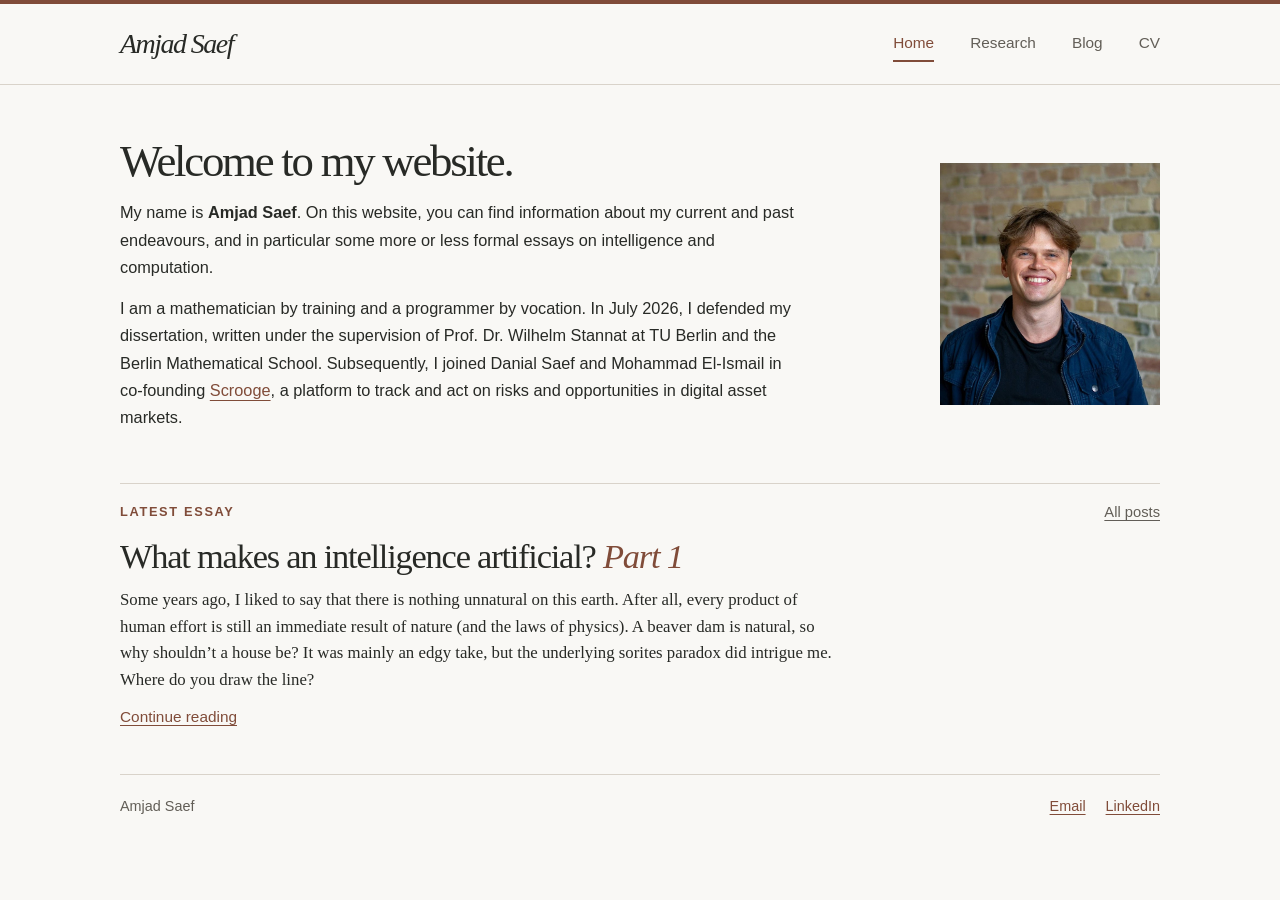
==== docs/index.html @ 2b6a26a5 "Build personal Quarto site with research, CV and a compact essay preview" ====
<!doctype html>
<html lang="en">
<head>
<meta charset="utf-8">
<meta name="viewport" content="width=device-width, initial-scale=1">
<title>Home · Amjad Saef</title>
<link rel="stylesheet" href="styles/site.css">


</head>
<body>
<a class="skip" href="#content">Skip to content</a>
<header class="top"><div class="shell bar">
<a class="brand" href="index.html">Amjad Saef</a>
<nav aria-label="Main navigation">
<a href="index.html" aria-current="page">Home</a>
<a href="research.html">Research</a>
<a href="blog.html">Blog</a>
<a href="cv.html">CV</a>
</nav></div></header>
<main id="content" tabindex="-1" class="shell">
<div class="intro"><div class="welcome"><h1>Welcome to my website.</h1><p>My name is <strong>Amjad Saef</strong>. On this website, you can find information about my current and past endeavours, and in particular some more or less formal essays on intelligence and computation.</p></div>
<img class="portrait" src="assets/amjad-saef.jpg" alt="Amjad Saef smiling in front of a brick wall" width="220" height="242">
<p class="bio">I am a mathematician by training and a programmer by vocation. In July 2026, I defended my dissertation, written under the supervision of Prof. Dr. Wilhelm Stannat at TU Berlin and the Berlin Mathematical School. Subsequently, I joined Danial Saef and Mohammad El-Ismail in co-founding <a href="https://scrg.io/">Scrooge</a>, a platform to track and act on risks and opportunities in digital asset markets.</p></div>
<div class="latest">
<div class="section-head">
<h2>
Latest essay
</h2>
<a class="secondary" href="blog.html">All posts</a>
</div>
<section class="essay-title post-preview">
<h2 class="essay-title"><a href="posts/what-makes-an-intelligence-artificial-part-1.html">What makes an intelligence artificial? <em>Part 1</em></a></h2>
<p>Some years ago, I liked to say that there is nothing unnatural on this earth. After all, every product of human effort is still an immediate result of nature (and the laws of physics). A beaver dam is natural, so why shouldn’t a house be? It was mainly an edgy take, but the underlying sorites paradox did intrigue me. Where do you draw the line?</p>
<p><a href="posts/what-makes-an-intelligence-artificial-part-1.html#paragraph-two" class="read">Continue reading</a></p>
</section>
</div>
</main>
<footer class="shell"><span>Amjad Saef</span><div><a href="mailto:amjad.saef96@gmail.com">Email</a><a href="https://www.linkedin.com/in/amjad-saef-579042386/">LinkedIn</a></div></footer>
</body></html>
---- docs/styles/site.css ----
:root {
  --paper:#f9f8f5;
  --ink:#282a26;
  --accent:#804c39;
  --rule:#d9d3ca;
  --muted:#625e57;
  --serif:Georgia,'Times New Roman',serif;
  --sans:'DM Sans',Arial,sans-serif
}

* {
  box-sizing:border-box
}

body {
  margin:0;
  background:var(--paper);
  color:var(--ink);
  font:1rem/1.55 var(--sans)
}

.shell {
  width:min(100% - 3rem,65rem);
  margin-inline:auto
}

a {
  color:var(--accent);
  text-decoration-thickness:1px;
  text-underline-offset:.22em
}

a:focus-visible {
  outline:2px solid var(--accent);
  outline-offset:5px
}

a:hover {
  text-decoration:underline
}

.top {
  border-block:4px solid var(--accent);
  border-bottom:1px solid var(--rule)
}

.bar,footer,.section-head {
  display:flex;
  align-items:center;
  justify-content:space-between;
  gap:1.5rem
}

.bar {
  min-height:5rem
}

.brand {
  font:italic 1.75rem/1.1 var(--serif);
  letter-spacing:-.055em;
  text-decoration:none;
  color:var(--ink)
}

nav {
  display:flex;
  gap:clamp(1rem,3.2vw,2.25rem)
}

nav a {
  color:var(--muted);
  font-size:.96rem;
  text-decoration:none;
  padding:.35rem 0;
  border-bottom:2px solid transparent
}

nav a[aria-current="page"] {
  border-color:var(--accent);
  color:var(--accent)
}

main {
  outline:none
}

.intro {
  padding:clamp(2rem,4vw,3.6rem) 0;
  display:grid;
  grid-template-columns:minmax(0,43rem) minmax(10rem,13.75rem);
  justify-content:space-between;
  gap:0 2.5rem;
  align-items:start
}

.welcome {
  grid-column:1;
  grid-row:1
}

h1,h2,h3 {
  font-family:var(--serif);
  font-weight:normal;
  text-wrap:balance
}

.welcome h1 {
  font-size:clamp(2.05rem,3.5vw,3.1rem);
  line-height:1.12;
  letter-spacing:-.05em;
  margin:0 0 .8rem
}

.intro p {
  margin:0;
  font-size:1.02rem;
  line-height:1.68
}

.bio {
  grid-row:2;
  grid-column:1;
  padding-top:.85rem
}

.portrait {
  grid-row:1/3;
  grid-column:2;
  width:100%;
  height:auto;
  aspect-ratio:1/1.1;
  object-fit:cover;
  object-position:50% 100%;
  display:block;
  align-self:center
}

.latest {
  border-top:1px solid var(--rule);
  padding:1.1rem 0 2.1rem
}

.section-head {
  margin-bottom:.85rem
}

.section-head h2,.label {
  margin:0;
  font:600 .8rem/1.4 var(--sans);
  color:var(--accent);
  letter-spacing:.13em;
  text-transform:uppercase
}

.secondary {
  font:normal .92rem/1.4 var(--sans);
  color:var(--muted)
}

h2.essay-title {
  font-size:clamp(1.55rem,2.8vw,2.15rem);
  line-height:1.17;
  letter-spacing:-.035em;
  margin:0 0 .7rem;
  max-width:52rem;
  text-wrap:initial
}

h2.essay-title a {
  color:inherit;
  text-decoration:none
}

h2.essay-title a:hover {
  color:var(--accent)
}

h2.essay-title em {
  color:var(--accent);
  white-space:nowrap
}

.prose p {
  max-width:45rem;
  font:normal clamp(1.05rem,1.3vw,1.12rem)/1.58 var(--serif);
  margin:.8rem 0
}

.read {
  font-weight:600
}

footer {
  border-top:1px solid var(--rule);
  padding:1.25rem 0 2rem;
  font-size:.9rem;
  color:var(--muted)
}

footer a {
  margin-left:1.25rem
}

.inner {
  padding:3rem 0
}

.inner>h1 {
  font-size:clamp(2.5rem,5vw,4rem);
  letter-spacing:-.045em;
  line-height:1.1;
  margin:0 0 2rem
}

.inner .section-head {
  border-top:1px solid var(--accent);
  padding-top:1.25rem
}

.inner h2:not(.essay-title) {
  font-size:1.6rem;
  margin:2rem 0 .6rem
}

.entry {
  border-top:1px solid var(--rule);
  padding:1rem 0;
  max-width:48rem
}

.entry h3 {
  font-size:1.28rem;
  line-height:1.35;
  margin:.15rem 0
}

.entry p {
  margin:.2rem 0
}

.prose p {
  font-size:1.25rem
}

#paragraph-two {
  scroll-margin-top:2rem;
}

.skip {
  position:absolute;
  left:-200vw
}

.skip:focus {
  left:1rem;
  top:.3rem;
  background:white;
  z-index:2
}

@media(max-width:680px) {
  .shell {
    width:calc(100% - 2.5rem)
  }
  .bar {
    min-height:4.5rem;
    gap:.75rem
  }
  .brand {
    font-size:1.4rem
  }
  nav {
    gap:.8rem
  }
  nav a {
    font-size:.89rem
  }
  .intro {
    display:block
  }
  .portrait {
    width:8rem;
    aspect-ratio:1/1;
    margin:1.2rem 0 0
  }
  .bio {
    padding-top:.95rem
  }
  .latest {
    padding-top:1rem
  }
  .section-head {
    margin-bottom:1.1rem
  }
  h2.essay-title {
    font-size:clamp(1.5rem,5.8vw,1.85rem)
  }
  .inner {
    padding:2rem 0
  }
}

@media(max-width:370px) {
  .shell {
    width:calc(100% - 2rem)
  }
  nav {
    gap:.6rem
  }
  .bar {
    flex-wrap:wrap;
    padding:.7rem 0
  }
}

.post-preview {
  max-width:46rem
}

.post-preview+.post-preview {
  margin-top:2rem;
  padding-top:1.5rem;
  border-top:1px solid var(--rule)
}

.post-preview p {
  max-width:45rem;
  font:normal clamp(1.05rem,1.3vw,1.12rem)/1.58 var(--serif);
  margin:.65rem 0
}

.post-preview .read {
  font:500 .96rem var(--sans)
}

.post-preview .date {
  color:var(--muted);
  font:normal .9rem var(--sans)
}

.prose {
  padding-top:.2rem
}

.story {
  max-width:48rem
}

.story h1 {
  font-size:clamp(2rem,3.8vw,3.05rem);
  line-height:1.12;
  letter-spacing:-.04em
}

.story:has(#paragraph-two:target) {
  padding-bottom:65vh
}
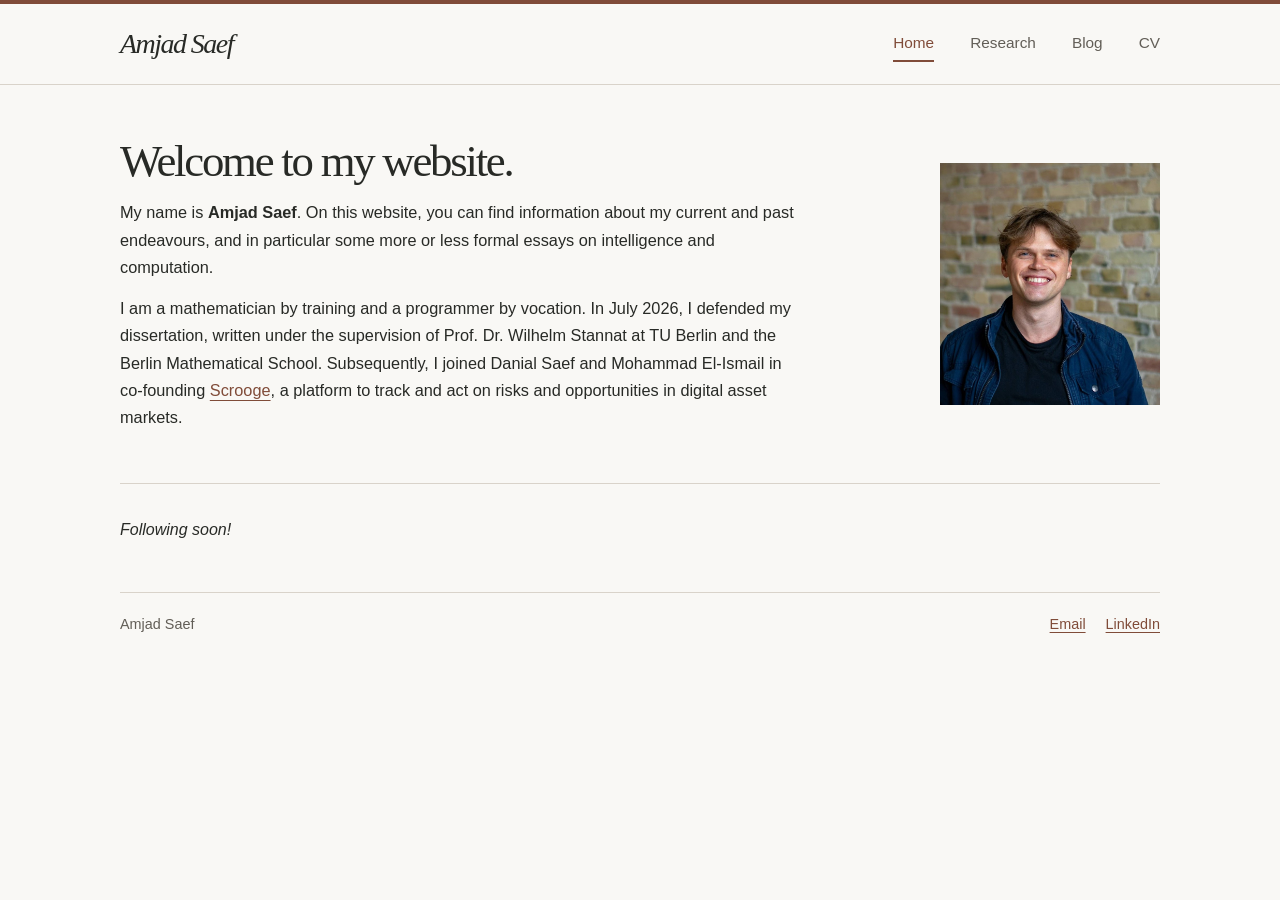
==== commit 2be2b7a6: "Keep unpublished essays in drafts and show an italic placeholder" ====
--- a/docs/index.html
+++ b/docs/index.html
@@ -23,17 +23,7 @@
 <img class="portrait" src="assets/amjad-saef.jpg" alt="Amjad Saef smiling in front of a brick wall" width="220" height="242">
 <p class="bio">I am a mathematician by training and a programmer by vocation. In July 2026, I defended my dissertation, written under the supervision of Prof. Dr. Wilhelm Stannat at TU Berlin and the Berlin Mathematical School. Subsequently, I joined Danial Saef and Mohammad El-Ismail in co-founding <a href="https://scrg.io/">Scrooge</a>, a platform to track and act on risks and opportunities in digital asset markets.</p></div>
 <div class="latest">
-<div class="section-head">
-<h2>
-Latest essay
-</h2>
-<a class="secondary" href="blog.html">All posts</a>
-</div>
-<section class="essay-title post-preview">
-<h2 class="essay-title"><a href="posts/what-makes-an-intelligence-artificial-part-1.html">What makes an intelligence artificial? <em>Part 1</em></a></h2>
-<p>Some years ago, I liked to say that there is nothing unnatural on this earth. After all, every product of human effort is still an immediate result of nature (and the laws of physics). A beaver dam is natural, so why shouldn’t a house be? It was mainly an edgy take, but the underlying sorites paradox did intrigue me. Where do you draw the line?</p>
-<p><a href="posts/what-makes-an-intelligence-artificial-part-1.html#paragraph-two" class="read">Continue reading</a></p>
-</section>
+<p><em>Following soon!</em></p>
 </div>
 </main>
 <footer class="shell"><span>Amjad Saef</span><div><a href="mailto:amjad.saef96@gmail.com">Email</a><a href="https://www.linkedin.com/in/amjad-saef-579042386/">LinkedIn</a></div></footer>
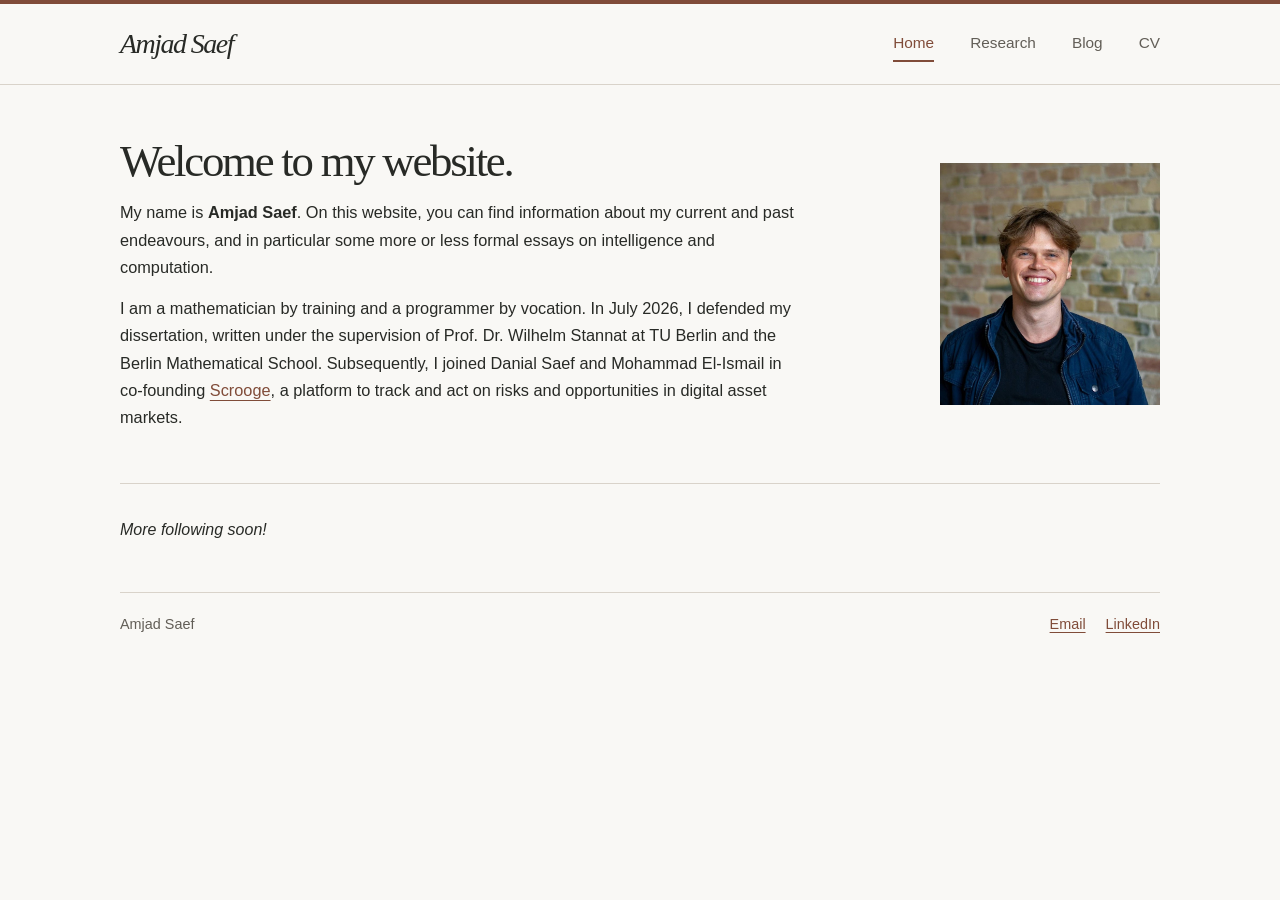
==== commit 6ae5ef48: "Update email address in footer of index.html" ====
--- a/docs/index.html
+++ b/docs/index.html
@@ -23,8 +23,8 @@
 <img class="portrait" src="assets/amjad-saef.jpg" alt="Amjad Saef smiling in front of a brick wall" width="220" height="242">
 <p class="bio">I am a mathematician by training and a programmer by vocation. In July 2026, I defended my dissertation, written under the supervision of Prof. Dr. Wilhelm Stannat at TU Berlin and the Berlin Mathematical School. Subsequently, I joined Danial Saef and Mohammad El-Ismail in co-founding <a href="https://scrg.io/">Scrooge</a>, a platform to track and act on risks and opportunities in digital asset markets.</p></div>
 <div class="latest">
-<p><em>Following soon!</em></p>
+<p><em>More following soon!</em></p>
 </div>
 </main>
-<footer class="shell"><span>Amjad Saef</span><div><a href="mailto:amjad.saef96@gmail.com">Email</a><a href="https://www.linkedin.com/in/amjad-saef-579042386/">LinkedIn</a></div></footer>
+<footer class="shell"><span>Amjad Saef</span><div><a href="mailto:amjad@scrg.io">Email</a><a href="https://www.linkedin.com/in/amjad-saef-579042386/">LinkedIn</a></div></footer>
 </body></html>
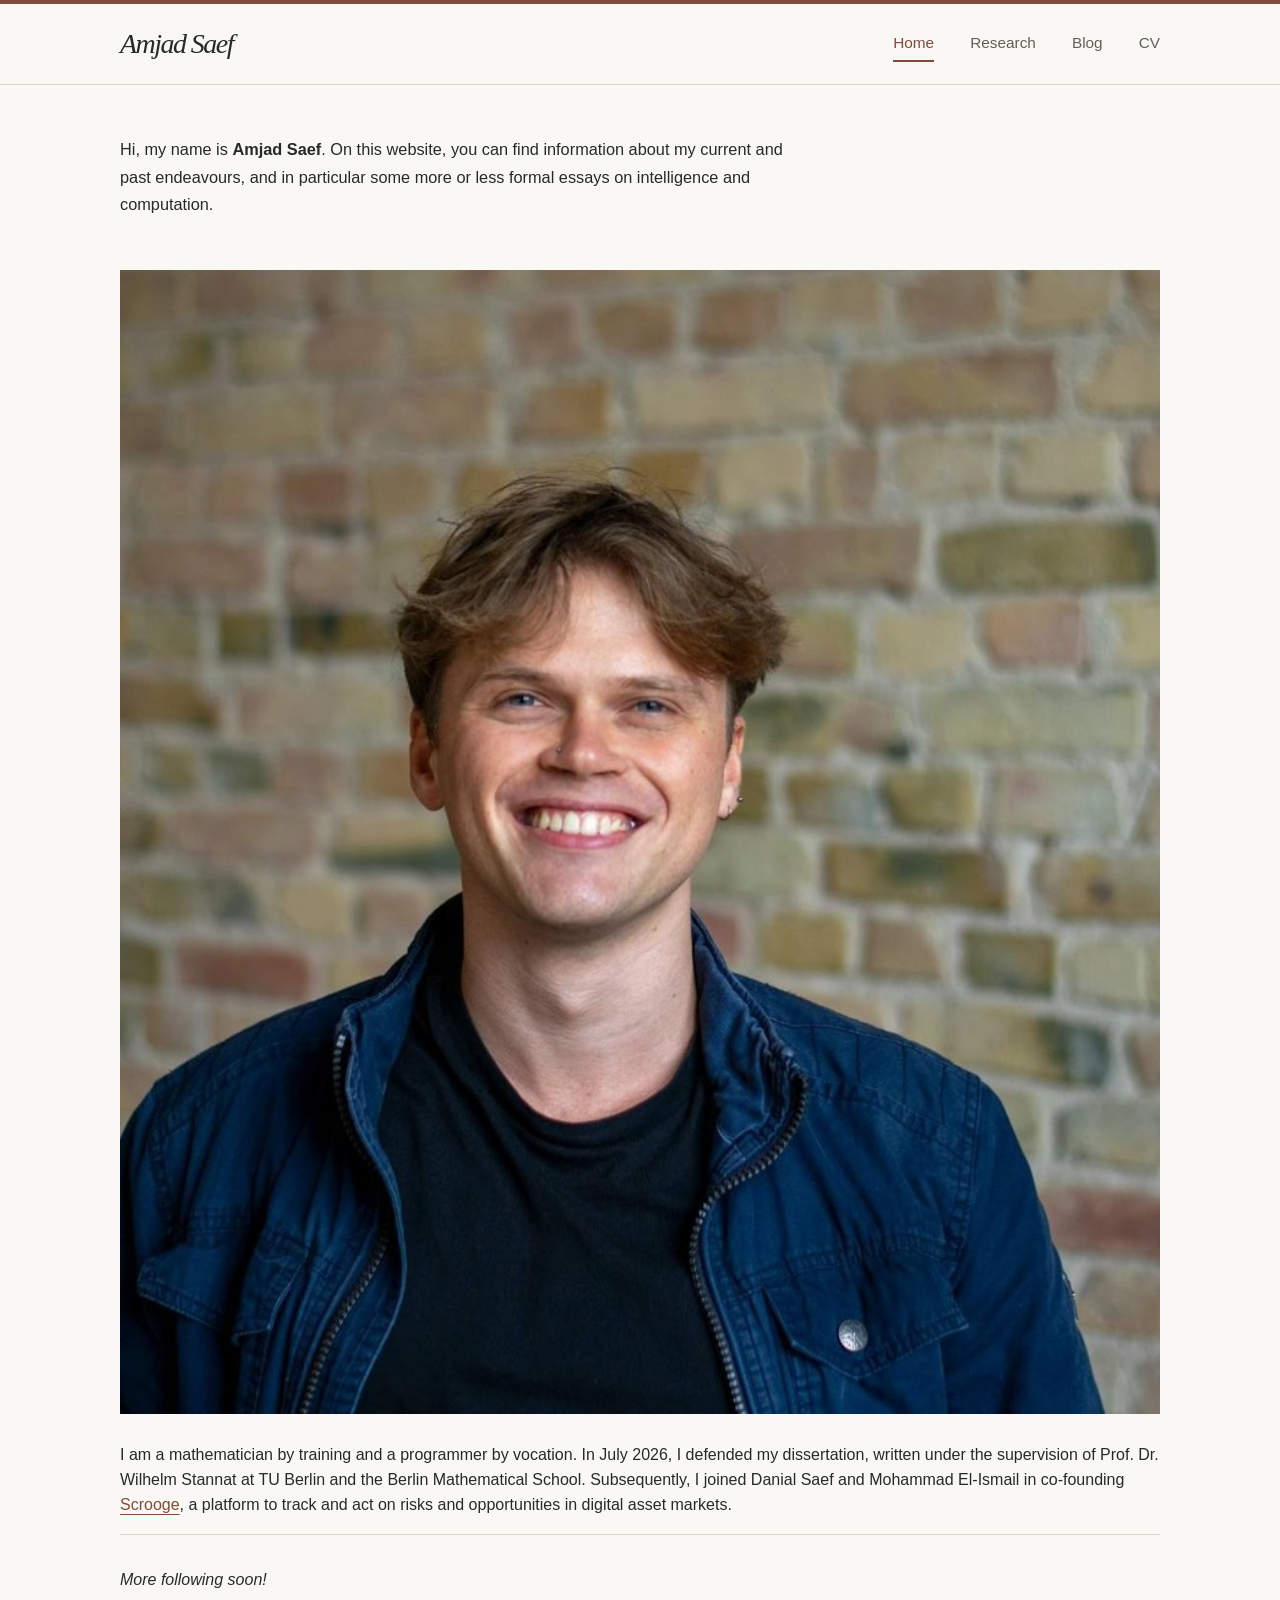
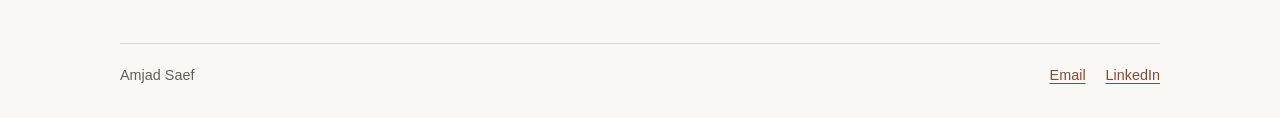
==== commit f83b919d: "Update introduction section in index.html" ====
--- a/docs/index.html
+++ b/docs/index.html
@@ -3,7 +3,7 @@
 <head>
 <meta charset="utf-8">
 <meta name="viewport" content="width=device-width, initial-scale=1">
-<title>Home · Amjad Saef</title>
+<title>Home</title>
 <link rel="stylesheet" href="styles/site.css">
 
 
@@ -19,7 +19,7 @@
 <a href="cv.html">CV</a>
 </nav></div></header>
 <main id="content" tabindex="-1" class="shell">
-<div class="intro"><div class="welcome"><h1>Welcome to my website.</h1><p>My name is <strong>Amjad Saef</strong>. On this website, you can find information about my current and past endeavours, and in particular some more or less formal essays on intelligence and computation.</p></div>
+<div class="intro"><p>Hi, my name is <strong>Amjad Saef</strong>. On this website, you can find information about my current and past endeavours, and in particular some more or less formal essays on intelligence and computation.</p></div>
 <img class="portrait" src="assets/amjad-saef.jpg" alt="Amjad Saef smiling in front of a brick wall" width="220" height="242">
 <p class="bio">I am a mathematician by training and a programmer by vocation. In July 2026, I defended my dissertation, written under the supervision of Prof. Dr. Wilhelm Stannat at TU Berlin and the Berlin Mathematical School. Subsequently, I joined Danial Saef and Mohammad El-Ismail in co-founding <a href="https://scrg.io/">Scrooge</a>, a platform to track and act on risks and opportunities in digital asset markets.</p></div>
 <div class="latest">
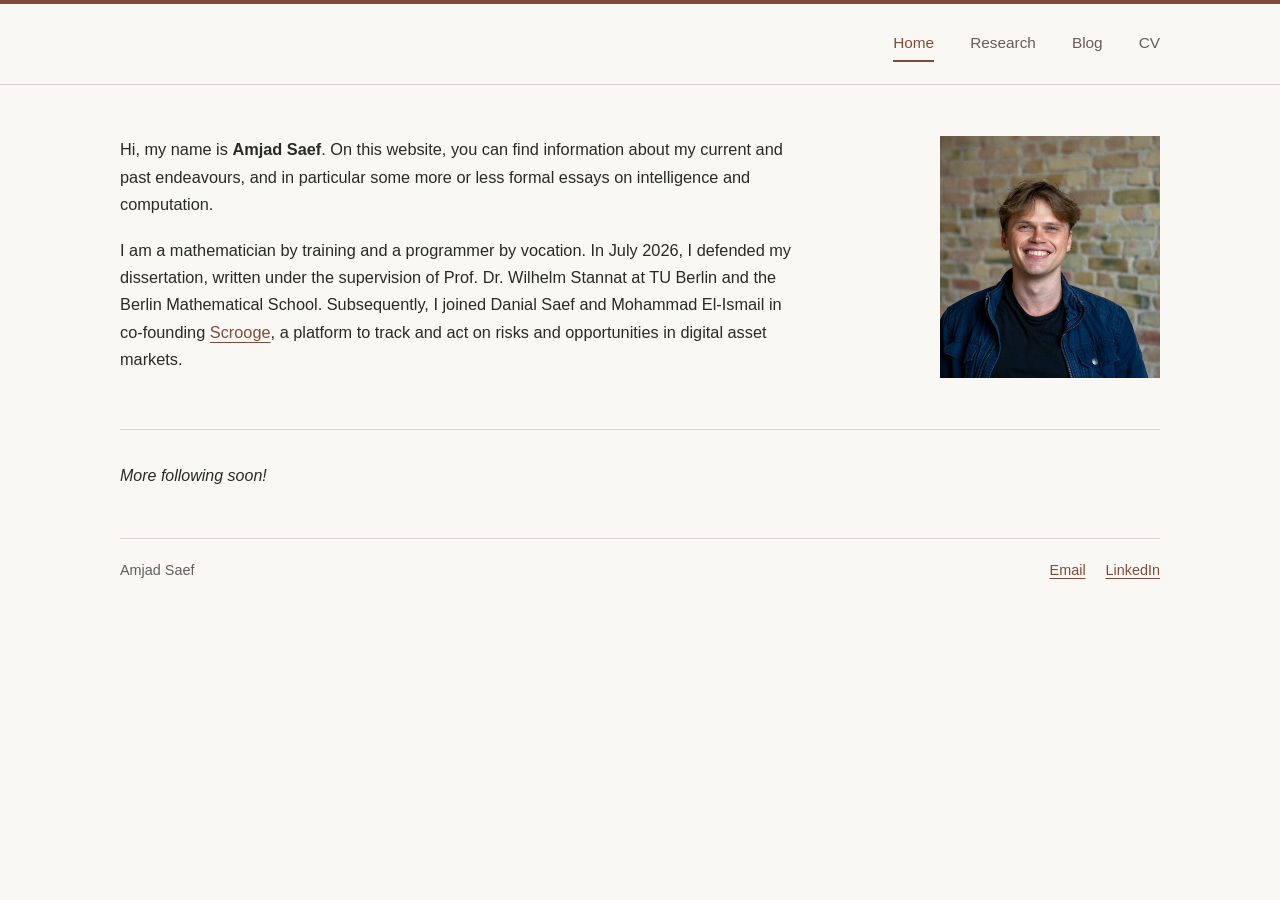
==== commit 443c88ed: "Restore homepage portrait to the introduction grid" ====
--- a/docs/index.html
+++ b/docs/index.html
@@ -19,7 +19,7 @@
 <a href="cv.html">CV</a>
 </nav></div></header>
 <main id="content" tabindex="-1" class="shell">
-<div class="intro"><p>Hi, my name is <strong>Amjad Saef</strong>. On this website, you can find information about my current and past endeavours, and in particular some more or less formal essays on intelligence and computation.</p></div>
+<div class="intro"><div class="welcome"><p>Hi, my name is <strong>Amjad Saef</strong>. On this website, you can find information about my current and past endeavours, and in particular some more or less formal essays on intelligence and computation.</p></div>
 <img class="portrait" src="assets/amjad-saef.jpg" alt="Amjad Saef smiling in front of a brick wall" width="220" height="242">
 <p class="bio">I am a mathematician by training and a programmer by vocation. In July 2026, I defended my dissertation, written under the supervision of Prof. Dr. Wilhelm Stannat at TU Berlin and the Berlin Mathematical School. Subsequently, I joined Danial Saef and Mohammad El-Ismail in co-founding <a href="https://scrg.io/">Scrooge</a>, a platform to track and act on risks and opportunities in digital asset markets.</p></div>
 <div class="latest">
--- a/docs/styles/site.css
+++ b/docs/styles/site.css
@@ -52,7 +52,12 @@
 }
 
 .bar {
-  min-height:5rem
+  min-height:5rem;
+  justify-content:flex-end
+}
+
+.top .brand {
+  display:none
 }
 
 .brand {
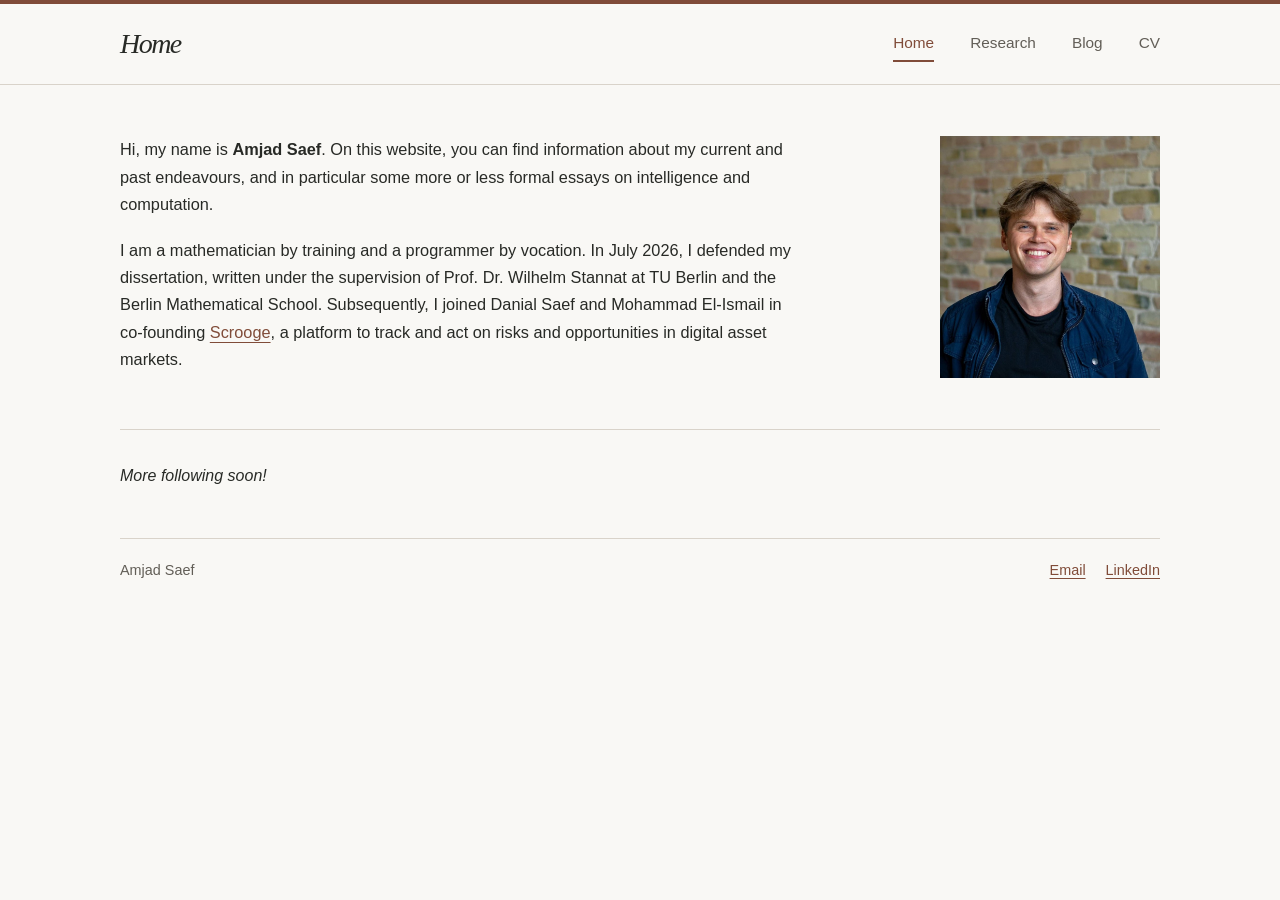
==== commit cd7849aa: "Move section headings into the italic header label" ====
--- a/docs/index.html
+++ b/docs/index.html
@@ -11,7 +11,7 @@
 <body>
 <a class="skip" href="#content">Skip to content</a>
 <header class="top"><div class="shell bar">
-<a class="brand" href="index.html">Amjad Saef</a>
+<h1 class="page-label">Home</h1>
 <nav aria-label="Main navigation">
 <a href="index.html" aria-current="page">Home</a>
 <a href="research.html">Research</a>
--- a/docs/styles/site.css
+++ b/docs/styles/site.css
@@ -52,18 +52,13 @@
 }
 
 .bar {
-  min-height:5rem;
-  justify-content:flex-end
-}
-
-.top .brand {
-  display:none
-}
-
-.brand {
+  min-height:5rem
+}
+
+.page-label {
+  margin:0;
   font:italic 1.75rem/1.1 var(--serif);
   letter-spacing:-.055em;
-  text-decoration:none;
   color:var(--ink)
 }
 
@@ -107,13 +102,6 @@
   font-family:var(--serif);
   font-weight:normal;
   text-wrap:balance
-}
-
-.welcome h1 {
-  font-size:clamp(2.05rem,3.5vw,3.1rem);
-  line-height:1.12;
-  letter-spacing:-.05em;
-  margin:0 0 .8rem
 }
 
 .intro p {
@@ -210,13 +198,6 @@
   padding:3rem 0
 }
 
-.inner>h1 {
-  font-size:clamp(2.5rem,5vw,4rem);
-  letter-spacing:-.045em;
-  line-height:1.1;
-  margin:0 0 2rem
-}
-
 .inner .section-head {
   border-top:1px solid var(--accent);
   padding-top:1.25rem
@@ -271,7 +252,7 @@
     min-height:4.5rem;
     gap:.75rem
   }
-  .brand {
+  .page-label {
     font-size:1.4rem
   }
   nav {
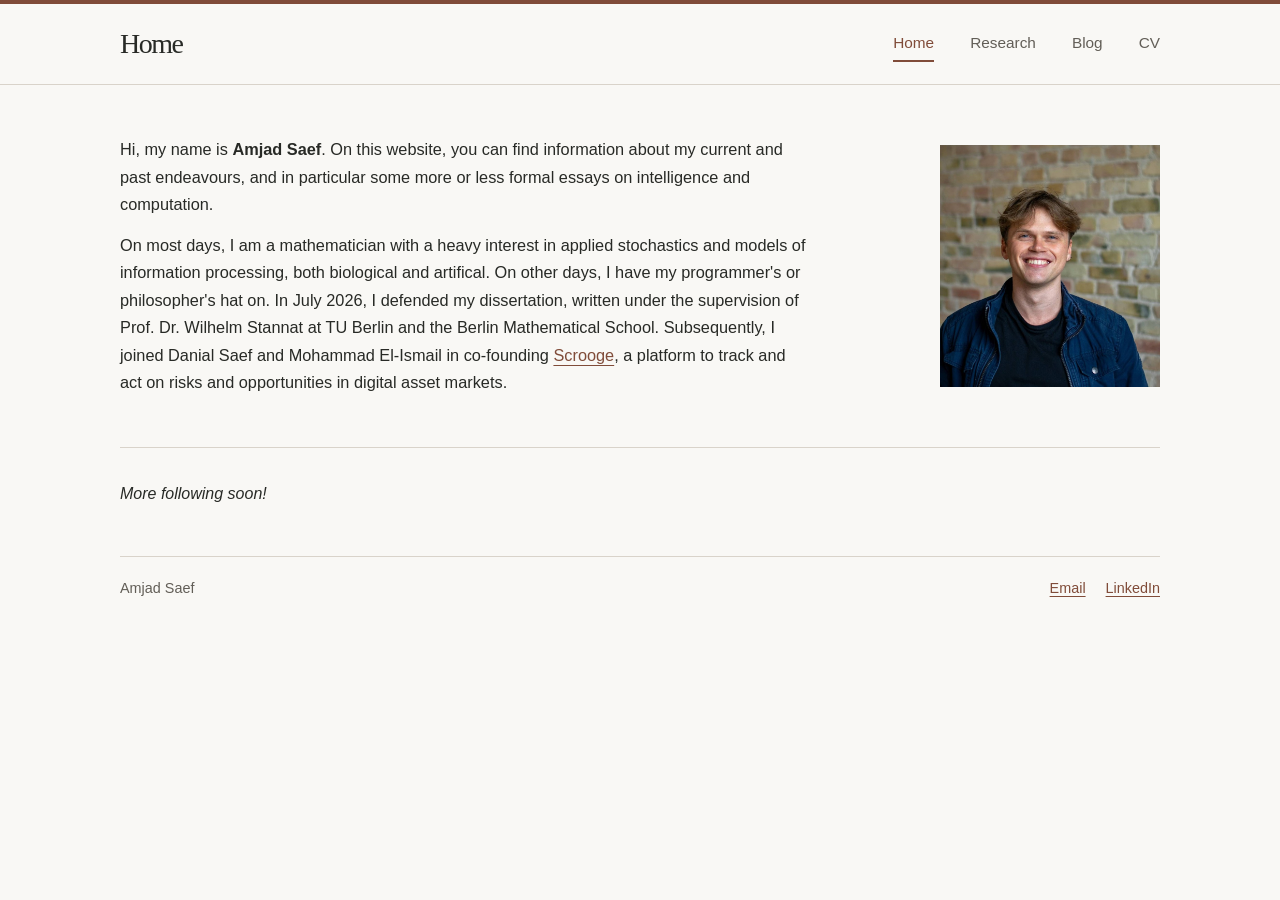
==== commit dfeae460: "Revise biography section in index.html Updated the biography section to include additional informati" ====
--- a/docs/index.html
+++ b/docs/index.html
@@ -21,7 +21,7 @@
 <main id="content" tabindex="-1" class="shell">
 <div class="intro"><div class="welcome"><p>Hi, my name is <strong>Amjad Saef</strong>. On this website, you can find information about my current and past endeavours, and in particular some more or less formal essays on intelligence and computation.</p></div>
 <img class="portrait" src="assets/amjad-saef.jpg" alt="Amjad Saef smiling in front of a brick wall" width="220" height="242">
-<p class="bio">I am a mathematician by training and a programmer by vocation. In July 2026, I defended my dissertation, written under the supervision of Prof. Dr. Wilhelm Stannat at TU Berlin and the Berlin Mathematical School. Subsequently, I joined Danial Saef and Mohammad El-Ismail in co-founding <a href="https://scrg.io/">Scrooge</a>, a platform to track and act on risks and opportunities in digital asset markets.</p></div>
+<p class="bio"> On most days, I am a mathematician with a heavy interest in applied stochastics and models of information processing, both biological and artifical. On other days, I have my programmer's or philosopher's hat on. In July 2026, I defended my dissertation, written under the supervision of Prof. Dr. Wilhelm Stannat at TU Berlin and the Berlin Mathematical School. Subsequently, I joined Danial Saef and Mohammad El-Ismail in co-founding <a href="https://scrg.io/">Scrooge</a>, a platform to track and act on risks and opportunities in digital asset markets.</p></div>
 <div class="latest">
 <p><em>More following soon!</em></p>
 </div>
--- a/docs/styles/site.css
+++ b/docs/styles/site.css
@@ -57,9 +57,10 @@
 
 .page-label {
   margin:0;
-  font:italic 1.75rem/1.1 var(--serif);
+  font:normal 1.75rem/1.1 var(--serif);
   letter-spacing:-.055em;
   color:var(--ink)
+  transform: translateX(-1rem);
 }
 
 nav {
